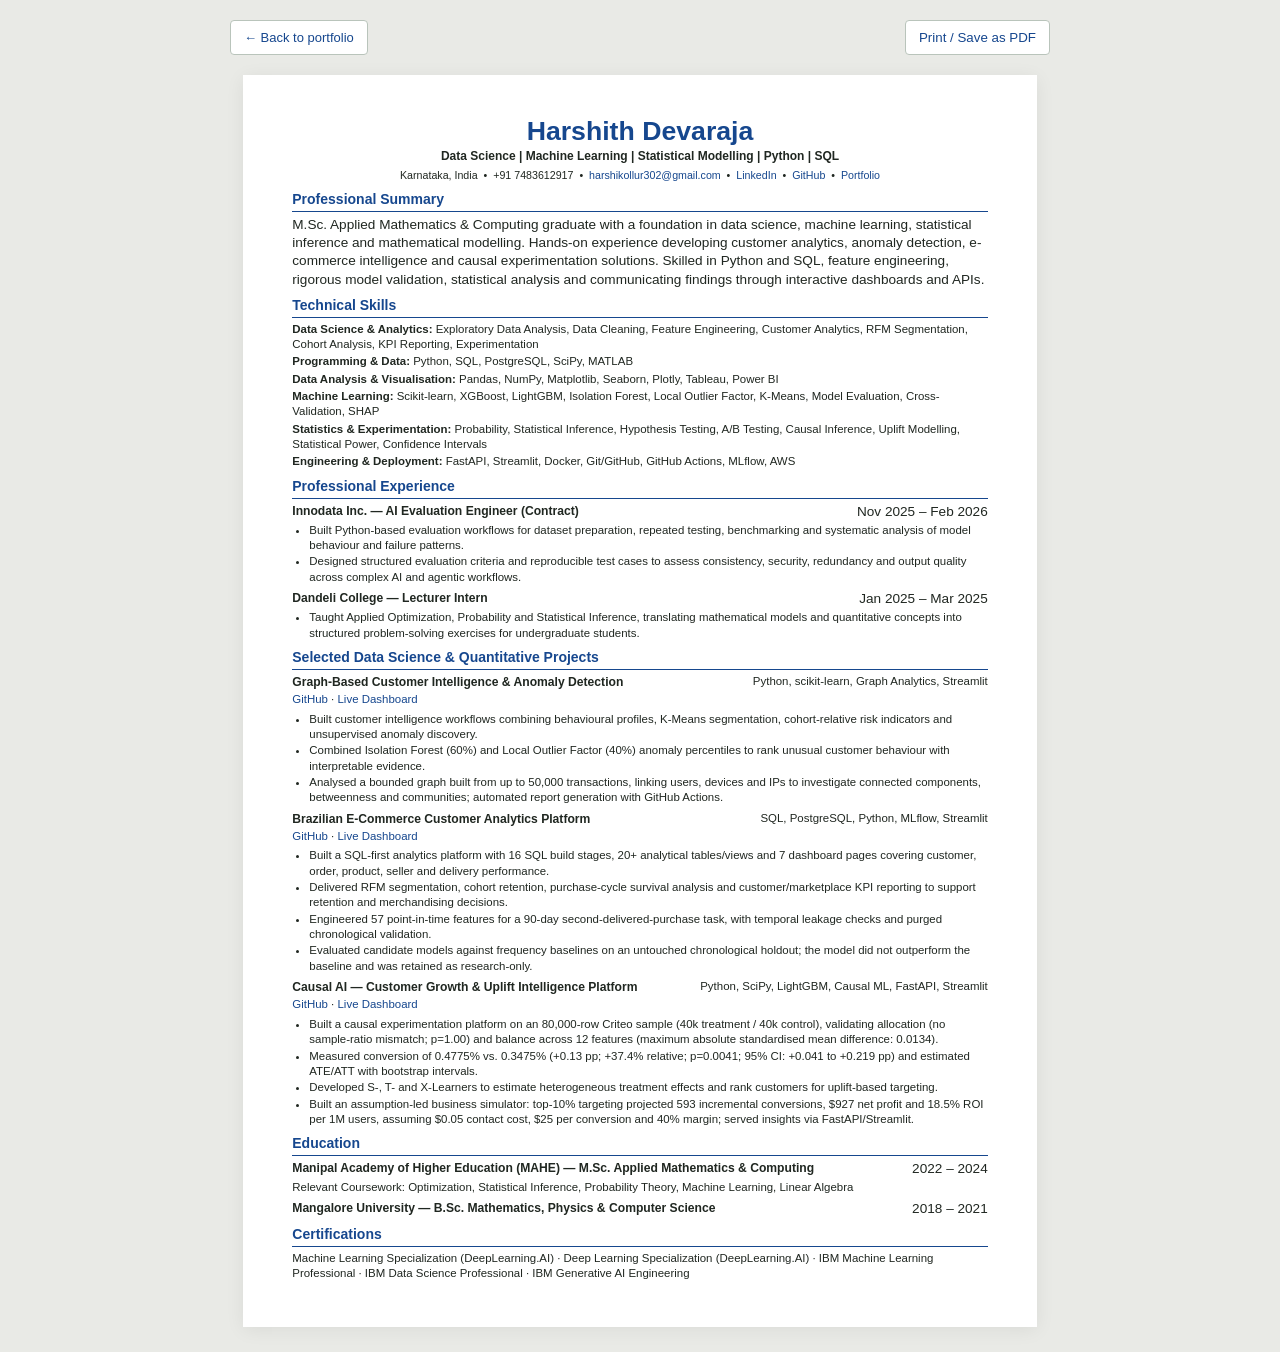
==== resume.html @ 02b7fbfb "Add latest one-page resume as printable portfolio page" ====
<!doctype html>
<html lang="en"><head><meta charset="utf-8"><meta name="viewport" content="width=device-width,initial-scale=1"><title>Harshith Devaraja — Resume</title>
<style>
:root{--ink:#202721;--muted:#586158;--accent:#16478e;--line:#cdd3d0}
*{box-sizing:border-box}body{margin:0;background:#e9eae6;color:var(--ink);font:10.2pt/1.34 Arial,Helvetica,sans-serif}
.actions{max-width:820px;margin:20px auto;display:flex;justify-content:space-between;align-items:center;font:13px Arial,sans-serif}
.actions a,.actions button{color:#16478e;text-decoration:none;border:1px solid #b9c4bb;background:#fff;padding:9px 13px;border-radius:4px;cursor:pointer}
.sheet{width:210mm;min-height:297mm;margin:0 auto 25px;background:#fff;padding:11mm 13mm;box-shadow:0 3px 18px #0001}
h1{text-align:center;color:var(--accent);font-size:20pt;margin:0 0 2px;line-height:1.1}
.role{text-align:center;font-weight:bold;font-size:9pt;margin-bottom:4px}
.contact{text-align:center;font-size:8pt;margin-bottom:8px}
a{color:var(--accent);text-decoration:none}
h2{font-size:10.5pt;color:var(--accent);border-bottom:1px solid var(--accent);padding-bottom:2px;margin:7px 0 4px}
p{margin:2px 0 4px}
.skills p{margin:2px 0}
.job,.project-title{display:flex;justify-content:space-between;gap:12px}
.job strong,.project-title strong{font-size:9.1pt}
.date{white-space:nowrap}
ul{margin:2px 0 5px;padding-left:17px}
li{margin:1px 0}
.small{font-size:8.6pt}
@media print{body{background:#fff}.actions{display:none}.sheet{width:auto;min-height:0;margin:0;padding:10mm 12mm;box-shadow:none}a{color:inherit}}
@page{size:A4;margin:0}
</style></head><body>
<div class="actions"><a href="index.html">← Back to portfolio</a><button onclick="window.print()">Print / Save as PDF</button></div>
<main class="sheet">
<h1>Harshith Devaraja</h1>
<div class="role">Data Science | Machine Learning | Statistical Modelling | Python | SQL</div>
<div class="contact">Karnataka, India &nbsp;•&nbsp; +91 7483612917 &nbsp;•&nbsp; <a href="mailto:harshikollur302@gmail.com">harshikollur302@gmail.com</a> &nbsp;•&nbsp; <a href="https://www.linkedin.com/in/harshith-devaraja-087ba0228/">LinkedIn</a> &nbsp;•&nbsp; <a href="https://github.com/Harshithpatali">GitHub</a> &nbsp;•&nbsp; <a href="index.html">Portfolio</a></div>
<h2>Professional Summary</h2>
<p>M.Sc. Applied Mathematics &amp; Computing graduate with a foundation in data science, machine learning, statistical inference and mathematical modelling. Hands-on experience developing customer analytics, anomaly detection, e-commerce intelligence and causal experimentation solutions. Skilled in Python and SQL, feature engineering, rigorous model validation, statistical analysis and communicating findings through interactive dashboards and APIs.</p>
<h2>Technical Skills</h2>
<div class="skills small">
<p><b>Data Science &amp; Analytics:</b> Exploratory Data Analysis, Data Cleaning, Feature Engineering, Customer Analytics, RFM Segmentation, Cohort Analysis, KPI Reporting, Experimentation</p>
<p><b>Programming &amp; Data:</b> Python, SQL, PostgreSQL, SciPy, MATLAB</p>
<p><b>Data Analysis &amp; Visualisation:</b> Pandas, NumPy, Matplotlib, Seaborn, Plotly, Tableau, Power BI</p>
<p><b>Machine Learning:</b> Scikit-learn, XGBoost, LightGBM, Isolation Forest, Local Outlier Factor, K-Means, Model Evaluation, Cross-Validation, SHAP</p>
<p><b>Statistics &amp; Experimentation:</b> Probability, Statistical Inference, Hypothesis Testing, A/B Testing, Causal Inference, Uplift Modelling, Statistical Power, Confidence Intervals</p>
<p><b>Engineering &amp; Deployment:</b> FastAPI, Streamlit, Docker, Git/GitHub, GitHub Actions, MLflow, AWS</p>
</div>
<h2>Professional Experience</h2>
<div class="job"><strong>Innodata Inc. — AI Evaluation Engineer (Contract)</strong><span class="date">Nov 2025 – Feb 2026</span></div>
<ul class="small"><li>Built Python-based evaluation workflows for dataset preparation, repeated testing, benchmarking and systematic analysis of model behaviour and failure patterns.</li><li>Designed structured evaluation criteria and reproducible test cases to assess consistency, security, redundancy and output quality across complex AI and agentic workflows.</li></ul>
<div class="job"><strong>Dandeli College — Lecturer Intern</strong><span class="date">Jan 2025 – Mar 2025</span></div>
<ul class="small"><li>Taught Applied Optimization, Probability and Statistical Inference, translating mathematical models and quantitative concepts into structured problem-solving exercises for undergraduate students.</li></ul>
<h2>Selected Data Science &amp; Quantitative Projects</h2>
<div class="project-title"><strong>Graph-Based Customer Intelligence &amp; Anomaly Detection</strong><span class="small">Python, scikit-learn, Graph Analytics, Streamlit</span></div>
<p class="small"><a href="https://github.com/Harshithpatali/Graph-anomaly-supervised-neural-prediction">GitHub</a> · <a href="https://graph-anomaly-supervised-neural-prediction-v1.streamlit.app/">Live Dashboard</a></p>
<ul class="small"><li>Built customer intelligence workflows combining behavioural profiles, K-Means segmentation, cohort-relative risk indicators and unsupervised anomaly discovery.</li><li>Combined Isolation Forest (60%) and Local Outlier Factor (40%) anomaly percentiles to rank unusual customer behaviour with interpretable evidence.</li><li>Analysed a bounded graph built from up to 50,000 transactions, linking users, devices and IPs to investigate connected components, betweenness and communities; automated report generation with GitHub Actions.</li></ul>
<div class="project-title"><strong>Brazilian E-Commerce Customer Analytics Platform</strong><span class="small">SQL, PostgreSQL, Python, MLflow, Streamlit</span></div>
<p class="small"><a href="https://github.com/Harshithpatali/brazilian-ecommerce-data-science">GitHub</a> · <a href="https://olist-ecommerce-ds.streamlit.app/">Live Dashboard</a></p>
<ul class="small"><li>Built a SQL-first analytics platform with 16 SQL build stages, 20+ analytical tables/views and 7 dashboard pages covering customer, order, product, seller and delivery performance.</li><li>Delivered RFM segmentation, cohort retention, purchase-cycle survival analysis and customer/marketplace KPI reporting to support retention and merchandising decisions.</li><li>Engineered 57 point-in-time features for a 90-day second-delivered-purchase task, with temporal leakage checks and purged chronological validation.</li><li>Evaluated candidate models against frequency baselines on an untouched chronological holdout; the model did not outperform the baseline and was retained as research-only.</li></ul>
<div class="project-title"><strong>Causal AI — Customer Growth &amp; Uplift Intelligence Platform</strong><span class="small">Python, SciPy, LightGBM, Causal ML, FastAPI, Streamlit</span></div>
<p class="small"><a href="https://github.com/Harshithpatali/causal_experimentation_platform">GitHub</a> · <a href="https://causal-ai-customer-growth-intelligence.streamlit.app/">Live Dashboard</a></p>
<ul class="small"><li>Built a causal experimentation platform on an 80,000-row Criteo sample (40k treatment / 40k control), validating allocation (no sample-ratio mismatch; p=1.00) and balance across 12 features (maximum absolute standardised mean difference: 0.0134).</li><li>Measured conversion of 0.4775% vs. 0.3475% (+0.13 pp; +37.4% relative; p=0.0041; 95% CI: +0.041 to +0.219 pp) and estimated ATE/ATT with bootstrap intervals.</li><li>Developed S-, T- and X-Learners to estimate heterogeneous treatment effects and rank customers for uplift-based targeting.</li><li>Built an assumption-led business simulator: top-10% targeting projected 593 incremental conversions, $927 net profit and 18.5% ROI per 1M users, assuming $0.05 contact cost, $25 per conversion and 40% margin; served insights via FastAPI/Streamlit.</li></ul>
<h2>Education</h2>
<div class="job"><strong>Manipal Academy of Higher Education (MAHE) — M.Sc. Applied Mathematics &amp; Computing</strong><span class="date">2022 – 2024</span></div>
<p class="small">Relevant Coursework: Optimization, Statistical Inference, Probability Theory, Machine Learning, Linear Algebra</p>
<div class="job"><strong>Mangalore University — B.Sc. Mathematics, Physics &amp; Computer Science</strong><span class="date">2018 – 2021</span></div>
<h2>Certifications</h2>
<p class="small">Machine Learning Specialization (DeepLearning.AI) · Deep Learning Specialization (DeepLearning.AI) · IBM Machine Learning Professional · IBM Data Science Professional · IBM Generative AI Engineering</p>
</main></body></html>
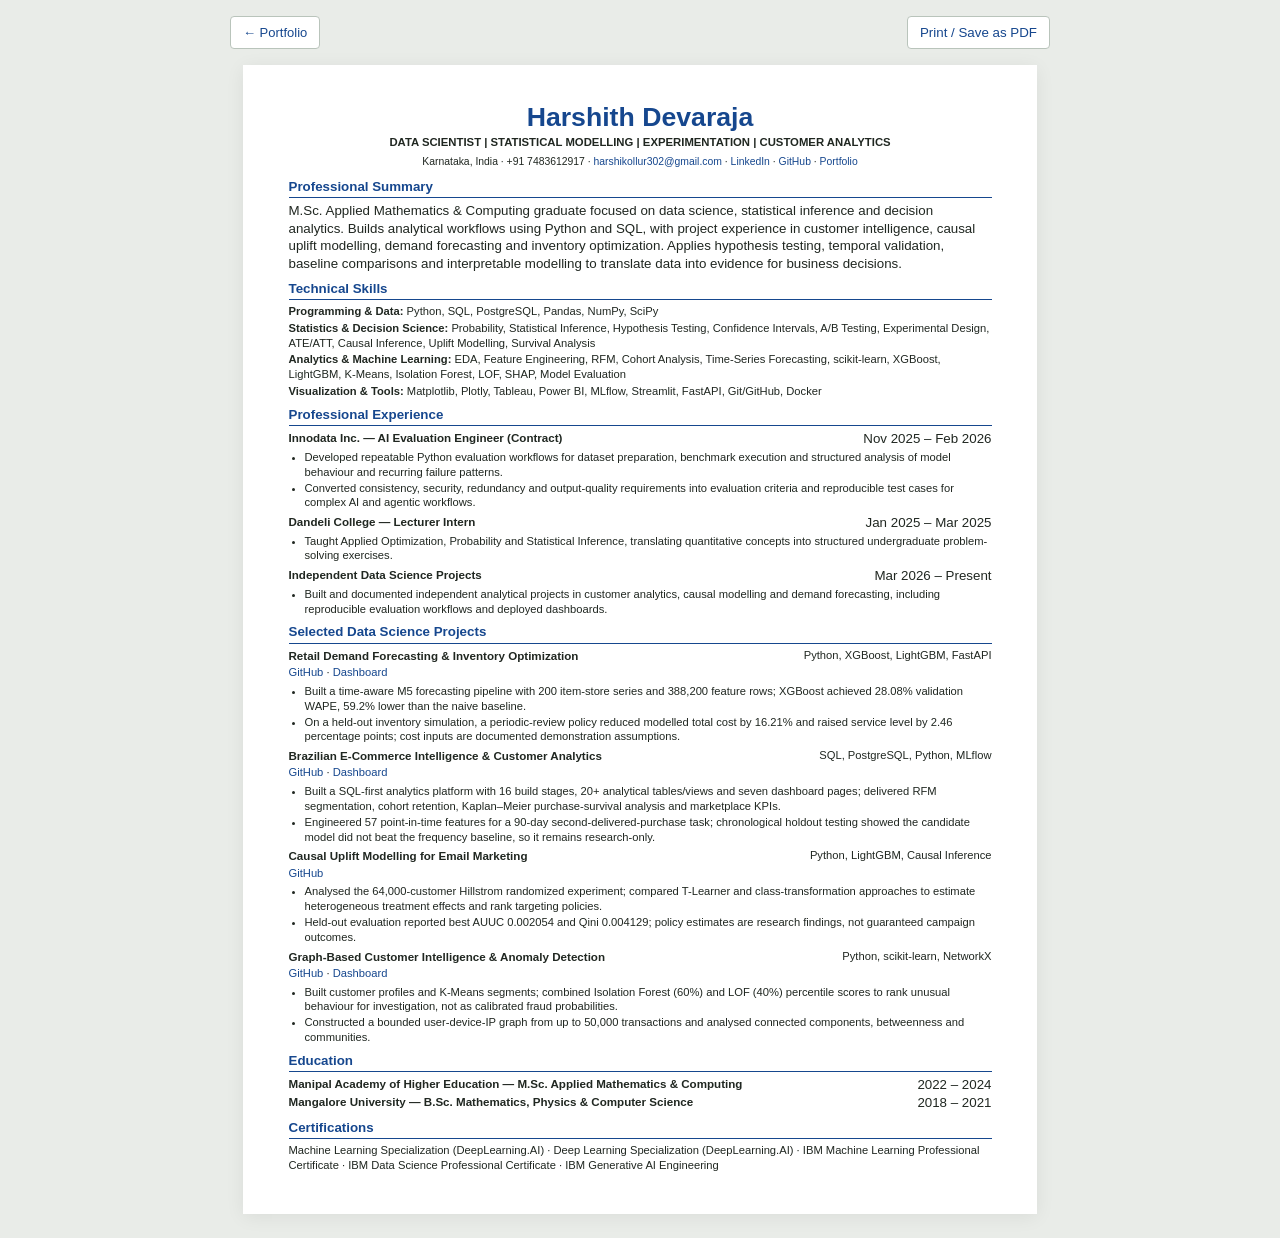
==== commit 7d66bebc: "Align online résumé with data science and statistics CV" ====
--- a/resume.html
+++ b/resume.html
@@ -1,62 +1,67 @@
 <!doctype html>
-<html lang="en"><head><meta charset="utf-8"><meta name="viewport" content="width=device-width,initial-scale=1"><title>Harshith Devaraja — Resume</title>
+<html lang="en">
+<head>
+<meta charset="utf-8"><meta name="viewport" content="width=device-width,initial-scale=1">
+<title>Harshith Devaraja — Data Scientist Résumé</title>
+<meta name="description" content="Harshith Devaraja — Data Scientist focused on statistical modelling, experimentation and customer analytics.">
 <style>
-:root{--ink:#202721;--muted:#586158;--accent:#16478e;--line:#cdd3d0}
-*{box-sizing:border-box}body{margin:0;background:#e9eae6;color:var(--ink);font:10.2pt/1.34 Arial,Helvetica,sans-serif}
-.actions{max-width:820px;margin:20px auto;display:flex;justify-content:space-between;align-items:center;font:13px Arial,sans-serif}
-.actions a,.actions button{color:#16478e;text-decoration:none;border:1px solid #b9c4bb;background:#fff;padding:9px 13px;border-radius:4px;cursor:pointer}
-.sheet{width:210mm;min-height:297mm;margin:0 auto 25px;background:#fff;padding:11mm 13mm;box-shadow:0 3px 18px #0001}
-h1{text-align:center;color:var(--accent);font-size:20pt;margin:0 0 2px;line-height:1.1}
-.role{text-align:center;font-weight:bold;font-size:9pt;margin-bottom:4px}
-.contact{text-align:center;font-size:8pt;margin-bottom:8px}
-a{color:var(--accent);text-decoration:none}
-h2{font-size:10.5pt;color:var(--accent);border-bottom:1px solid var(--accent);padding-bottom:2px;margin:7px 0 4px}
-p{margin:2px 0 4px}
-.skills p{margin:2px 0}
+*{box-sizing:border-box}body{margin:0;background:#e9ece8;color:#202721;font:10pt/1.32 Arial,Helvetica,sans-serif}
+.actions{max-width:820px;margin:16px auto;display:flex;justify-content:space-between;align-items:center;font:13px Arial,sans-serif}
+.actions a,.actions button{color:#16478e;text-decoration:none;border:1px solid #b9c4bb;background:#fff;padding:8px 12px;border-radius:4px;cursor:pointer}
+.sheet{width:min(210mm,calc(100% - 28px));margin:0 auto 24px;background:#fff;padding:10mm 12mm;box-shadow:0 3px 18px #0001}
+h1{text-align:center;color:#16478e;font-size:20pt;line-height:1.1;margin:0 0 3px}
+.role{text-align:center;font-weight:bold;font-size:8.5pt;margin-bottom:4px}
+.contact{text-align:center;font-size:7.8pt;margin-bottom:8px;line-height:1.5}
+a{color:#16478e;text-decoration:none}
+h2{font-size:10pt;color:#16478e;border-bottom:1px solid #16478e;padding-bottom:2px;margin:7px 0 4px}
+p{margin:2px 0 4px}.skills p{margin:2px 0}
 .job,.project-title{display:flex;justify-content:space-between;gap:12px}
-.job strong,.project-title strong{font-size:9.1pt}
+.job strong,.project-title strong{font-size:8.7pt}
 .date{white-space:nowrap}
-ul{margin:2px 0 5px;padding-left:17px}
-li{margin:1px 0}
-.small{font-size:8.6pt}
-@media print{body{background:#fff}.actions{display:none}.sheet{width:auto;min-height:0;margin:0;padding:10mm 12mm;box-shadow:none}a{color:inherit}}
+ul{margin:2px 0 4px;padding-left:16px}li{margin:1px 0}
+.small{font-size:8.4pt}
+@media(max-width:600px){.actions{width:calc(100% - 28px)}.sheet{padding:18px 15px}.job,.project-title{display:block}.date{display:block;margin-top:2px}}
+@media print{body{background:#fff}.actions{display:none}.sheet{width:210mm;margin:0;padding:10mm 12mm;box-shadow:none}a{color:inherit}}
 @page{size:A4;margin:0}
-</style></head><body>
-<div class="actions"><a href="index.html">← Back to portfolio</a><button onclick="window.print()">Print / Save as PDF</button></div>
+</style></head>
+<body>
+<div class="actions"><a href="index.html">← Portfolio</a><button onclick="window.print()">Print / Save as PDF</button></div>
 <main class="sheet">
 <h1>Harshith Devaraja</h1>
-<div class="role">Data Science | Machine Learning | Statistical Modelling | Python | SQL</div>
-<div class="contact">Karnataka, India &nbsp;•&nbsp; +91 7483612917 &nbsp;•&nbsp; <a href="mailto:harshikollur302@gmail.com">harshikollur302@gmail.com</a> &nbsp;•&nbsp; <a href="https://www.linkedin.com/in/harshith-devaraja-087ba0228/">LinkedIn</a> &nbsp;•&nbsp; <a href="https://github.com/Harshithpatali">GitHub</a> &nbsp;•&nbsp; <a href="index.html">Portfolio</a></div>
+<div class="role">DATA SCIENTIST | STATISTICAL MODELLING | EXPERIMENTATION | CUSTOMER ANALYTICS</div>
+<div class="contact">Karnataka, India · +91 7483612917 · <a href="mailto:harshikollur302@gmail.com">harshikollur302@gmail.com</a> · <a href="https://www.linkedin.com/in/harshith-devaraja-087ba0228/">LinkedIn</a> · <a href="https://github.com/Harshithpatali">GitHub</a> · <a href="index.html">Portfolio</a></div>
 <h2>Professional Summary</h2>
-<p>M.Sc. Applied Mathematics &amp; Computing graduate with a foundation in data science, machine learning, statistical inference and mathematical modelling. Hands-on experience developing customer analytics, anomaly detection, e-commerce intelligence and causal experimentation solutions. Skilled in Python and SQL, feature engineering, rigorous model validation, statistical analysis and communicating findings through interactive dashboards and APIs.</p>
+<p>M.Sc. Applied Mathematics &amp; Computing graduate focused on data science, statistical inference and decision analytics. Builds analytical workflows using Python and SQL, with project experience in customer intelligence, causal uplift modelling, demand forecasting and inventory optimization. Applies hypothesis testing, temporal validation, baseline comparisons and interpretable modelling to translate data into evidence for business decisions.</p>
 <h2>Technical Skills</h2>
 <div class="skills small">
-<p><b>Data Science &amp; Analytics:</b> Exploratory Data Analysis, Data Cleaning, Feature Engineering, Customer Analytics, RFM Segmentation, Cohort Analysis, KPI Reporting, Experimentation</p>
-<p><b>Programming &amp; Data:</b> Python, SQL, PostgreSQL, SciPy, MATLAB</p>
-<p><b>Data Analysis &amp; Visualisation:</b> Pandas, NumPy, Matplotlib, Seaborn, Plotly, Tableau, Power BI</p>
-<p><b>Machine Learning:</b> Scikit-learn, XGBoost, LightGBM, Isolation Forest, Local Outlier Factor, K-Means, Model Evaluation, Cross-Validation, SHAP</p>
-<p><b>Statistics &amp; Experimentation:</b> Probability, Statistical Inference, Hypothesis Testing, A/B Testing, Causal Inference, Uplift Modelling, Statistical Power, Confidence Intervals</p>
-<p><b>Engineering &amp; Deployment:</b> FastAPI, Streamlit, Docker, Git/GitHub, GitHub Actions, MLflow, AWS</p>
+<p><b>Programming &amp; Data:</b> Python, SQL, PostgreSQL, Pandas, NumPy, SciPy</p>
+<p><b>Statistics &amp; Decision Science:</b> Probability, Statistical Inference, Hypothesis Testing, Confidence Intervals, A/B Testing, Experimental Design, ATE/ATT, Causal Inference, Uplift Modelling, Survival Analysis</p>
+<p><b>Analytics &amp; Machine Learning:</b> EDA, Feature Engineering, RFM, Cohort Analysis, Time-Series Forecasting, scikit-learn, XGBoost, LightGBM, K-Means, Isolation Forest, LOF, SHAP, Model Evaluation</p>
+<p><b>Visualization &amp; Tools:</b> Matplotlib, Plotly, Tableau, Power BI, MLflow, Streamlit, FastAPI, Git/GitHub, Docker</p>
 </div>
 <h2>Professional Experience</h2>
 <div class="job"><strong>Innodata Inc. — AI Evaluation Engineer (Contract)</strong><span class="date">Nov 2025 – Feb 2026</span></div>
-<ul class="small"><li>Built Python-based evaluation workflows for dataset preparation, repeated testing, benchmarking and systematic analysis of model behaviour and failure patterns.</li><li>Designed structured evaluation criteria and reproducible test cases to assess consistency, security, redundancy and output quality across complex AI and agentic workflows.</li></ul>
+<ul class="small"><li>Developed repeatable Python evaluation workflows for dataset preparation, benchmark execution and structured analysis of model behaviour and recurring failure patterns.</li><li>Converted consistency, security, redundancy and output-quality requirements into evaluation criteria and reproducible test cases for complex AI and agentic workflows.</li></ul>
 <div class="job"><strong>Dandeli College — Lecturer Intern</strong><span class="date">Jan 2025 – Mar 2025</span></div>
-<ul class="small"><li>Taught Applied Optimization, Probability and Statistical Inference, translating mathematical models and quantitative concepts into structured problem-solving exercises for undergraduate students.</li></ul>
-<h2>Selected Data Science &amp; Quantitative Projects</h2>
-<div class="project-title"><strong>Graph-Based Customer Intelligence &amp; Anomaly Detection</strong><span class="small">Python, scikit-learn, Graph Analytics, Streamlit</span></div>
-<p class="small"><a href="https://github.com/Harshithpatali/Graph-anomaly-supervised-neural-prediction">GitHub</a> · <a href="https://graph-anomaly-supervised-neural-prediction-v1.streamlit.app/">Live Dashboard</a></p>
-<ul class="small"><li>Built customer intelligence workflows combining behavioural profiles, K-Means segmentation, cohort-relative risk indicators and unsupervised anomaly discovery.</li><li>Combined Isolation Forest (60%) and Local Outlier Factor (40%) anomaly percentiles to rank unusual customer behaviour with interpretable evidence.</li><li>Analysed a bounded graph built from up to 50,000 transactions, linking users, devices and IPs to investigate connected components, betweenness and communities; automated report generation with GitHub Actions.</li></ul>
-<div class="project-title"><strong>Brazilian E-Commerce Customer Analytics Platform</strong><span class="small">SQL, PostgreSQL, Python, MLflow, Streamlit</span></div>
-<p class="small"><a href="https://github.com/Harshithpatali/brazilian-ecommerce-data-science">GitHub</a> · <a href="https://olist-ecommerce-ds.streamlit.app/">Live Dashboard</a></p>
-<ul class="small"><li>Built a SQL-first analytics platform with 16 SQL build stages, 20+ analytical tables/views and 7 dashboard pages covering customer, order, product, seller and delivery performance.</li><li>Delivered RFM segmentation, cohort retention, purchase-cycle survival analysis and customer/marketplace KPI reporting to support retention and merchandising decisions.</li><li>Engineered 57 point-in-time features for a 90-day second-delivered-purchase task, with temporal leakage checks and purged chronological validation.</li><li>Evaluated candidate models against frequency baselines on an untouched chronological holdout; the model did not outperform the baseline and was retained as research-only.</li></ul>
-<div class="project-title"><strong>Causal AI — Customer Growth &amp; Uplift Intelligence Platform</strong><span class="small">Python, SciPy, LightGBM, Causal ML, FastAPI, Streamlit</span></div>
-<p class="small"><a href="https://github.com/Harshithpatali/causal_experimentation_platform">GitHub</a> · <a href="https://causal-ai-customer-growth-intelligence.streamlit.app/">Live Dashboard</a></p>
-<ul class="small"><li>Built a causal experimentation platform on an 80,000-row Criteo sample (40k treatment / 40k control), validating allocation (no sample-ratio mismatch; p=1.00) and balance across 12 features (maximum absolute standardised mean difference: 0.0134).</li><li>Measured conversion of 0.4775% vs. 0.3475% (+0.13 pp; +37.4% relative; p=0.0041; 95% CI: +0.041 to +0.219 pp) and estimated ATE/ATT with bootstrap intervals.</li><li>Developed S-, T- and X-Learners to estimate heterogeneous treatment effects and rank customers for uplift-based targeting.</li><li>Built an assumption-led business simulator: top-10% targeting projected 593 incremental conversions, $927 net profit and 18.5% ROI per 1M users, assuming $0.05 contact cost, $25 per conversion and 40% margin; served insights via FastAPI/Streamlit.</li></ul>
+<ul class="small"><li>Taught Applied Optimization, Probability and Statistical Inference, translating quantitative concepts into structured undergraduate problem-solving exercises.</li></ul>
+<div class="job"><strong>Independent Data Science Projects</strong><span class="date">Mar 2026 – Present</span></div>
+<ul class="small"><li>Built and documented independent analytical projects in customer analytics, causal modelling and demand forecasting, including reproducible evaluation workflows and deployed dashboards.</li></ul>
+<h2>Selected Data Science Projects</h2>
+<div class="project-title"><strong>Retail Demand Forecasting &amp; Inventory Optimization</strong><span class="small">Python, XGBoost, LightGBM, FastAPI</span></div>
+<p class="small"><a href="https://github.com/Harshithpatali/retail-demand-inventory-optimization">GitHub</a> · <a href="https://retail-demand-inventory-optimization-v1.streamlit.app/">Dashboard</a></p>
+<ul class="small"><li>Built a time-aware M5 forecasting pipeline with 200 item-store series and 388,200 feature rows; XGBoost achieved 28.08% validation WAPE, 59.2% lower than the naive baseline.</li><li>On a held-out inventory simulation, a periodic-review policy reduced modelled total cost by 16.21% and raised service level by 2.46 percentage points; cost inputs are documented demonstration assumptions.</li></ul>
+<div class="project-title"><strong>Brazilian E-Commerce Intelligence &amp; Customer Analytics</strong><span class="small">SQL, PostgreSQL, Python, MLflow</span></div>
+<p class="small"><a href="https://github.com/Harshithpatali/brazilian-ecommerce-data-science">GitHub</a> · <a href="https://olist-ecommerce-ds.streamlit.app/">Dashboard</a></p>
+<ul class="small"><li>Built a SQL-first analytics platform with 16 build stages, 20+ analytical tables/views and seven dashboard pages; delivered RFM segmentation, cohort retention, Kaplan–Meier purchase-survival analysis and marketplace KPIs.</li><li>Engineered 57 point-in-time features for a 90-day second-delivered-purchase task; chronological holdout testing showed the candidate model did not beat the frequency baseline, so it remains research-only.</li></ul>
+<div class="project-title"><strong>Causal Uplift Modelling for Email Marketing</strong><span class="small">Python, LightGBM, Causal Inference</span></div>
+<p class="small"><a href="https://github.com/Harshithpatali/causal-uplift-marketing-optimization">GitHub</a></p>
+<ul class="small"><li>Analysed the 64,000-customer Hillstrom randomized experiment; compared T-Learner and class-transformation approaches to estimate heterogeneous treatment effects and rank targeting policies.</li><li>Held-out evaluation reported best AUUC 0.002054 and Qini 0.004129; policy estimates are research findings, not guaranteed campaign outcomes.</li></ul>
+<div class="project-title"><strong>Graph-Based Customer Intelligence &amp; Anomaly Detection</strong><span class="small">Python, scikit-learn, NetworkX</span></div>
+<p class="small"><a href="https://github.com/Harshithpatali/Graph-anomaly-supervised-neural-prediction">GitHub</a> · <a href="https://graph-anomaly-supervised-neural-prediction-v1.streamlit.app/">Dashboard</a></p>
+<ul class="small"><li>Built customer profiles and K-Means segments; combined Isolation Forest (60%) and LOF (40%) percentile scores to rank unusual behaviour for investigation, not as calibrated fraud probabilities.</li><li>Constructed a bounded user-device-IP graph from up to 50,000 transactions and analysed connected components, betweenness and communities.</li></ul>
 <h2>Education</h2>
-<div class="job"><strong>Manipal Academy of Higher Education (MAHE) — M.Sc. Applied Mathematics &amp; Computing</strong><span class="date">2022 – 2024</span></div>
-<p class="small">Relevant Coursework: Optimization, Statistical Inference, Probability Theory, Machine Learning, Linear Algebra</p>
+<div class="job"><strong>Manipal Academy of Higher Education — M.Sc. Applied Mathematics &amp; Computing</strong><span class="date">2022 – 2024</span></div>
 <div class="job"><strong>Mangalore University — B.Sc. Mathematics, Physics &amp; Computer Science</strong><span class="date">2018 – 2021</span></div>
 <h2>Certifications</h2>
-<p class="small">Machine Learning Specialization (DeepLearning.AI) · Deep Learning Specialization (DeepLearning.AI) · IBM Machine Learning Professional · IBM Data Science Professional · IBM Generative AI Engineering</p>
+<p class="small">Machine Learning Specialization (DeepLearning.AI) · Deep Learning Specialization (DeepLearning.AI) · IBM Machine Learning Professional Certificate · IBM Data Science Professional Certificate · IBM Generative AI Engineering</p>
 </main></body></html>
